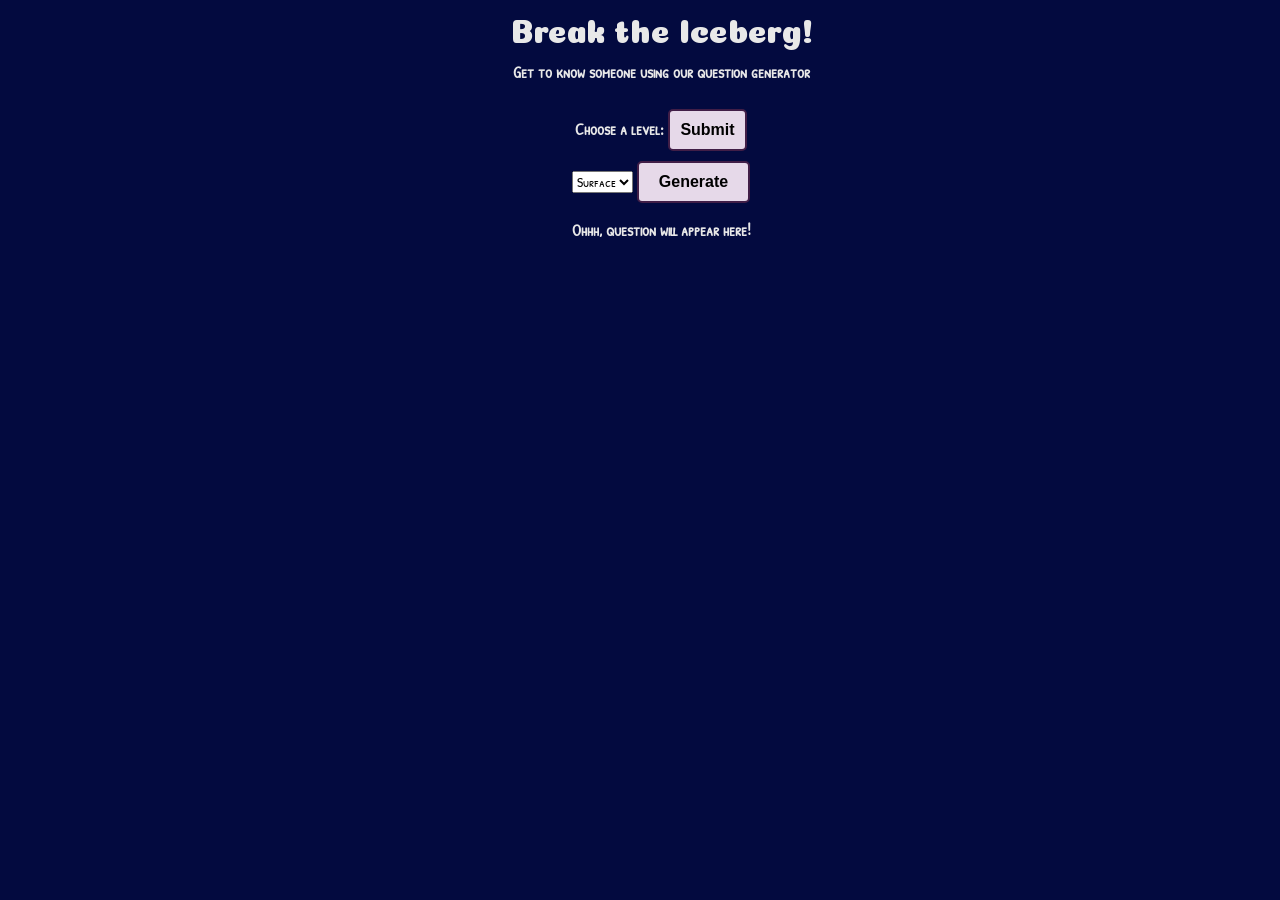
==== main.html @ e099486d "Basic website setup" ====
<!DOCTYPE html>
<html lang="en">
    <title>Star's Personal Website</title>
    <head>
        <link rel="preconnect" href="https://fonts.googleapis.com">
        <link rel="preconnect" href="https://fonts.gstatic.com" crossorigin>
        <link href="https://fonts.googleapis.com/css2?family=Patrick+Hand+SC&display=swap" rel="stylesheet">
        <link href="https://fonts.googleapis.com/css2?family=Coiny&display=swap" rel="stylesheet">

        <link rel="stylesheet" href="main.css">
        <script src="main.js"></script>
   </head>
<body>
    <h1>Break the Iceberg!</h1>
    <p>Get to know someone using our question generator</p>

    <label for="level">Choose a level: </label>
    <input type="submit" value="Submit">

    <div class="input-container">
        <select name="level" id="level">
            <option value="surface">Surface</option>
            <option value="mid">Mid</option>
            <option value="deep">Deep</option>
        </select>
      <button onclick="updateQuestion()">Generate</button>
   </div>

   <p class="question-display" id="questionDisplay">Ohhh, question will appear here!</p>


</body>
</html>
---- main.css ----
body{

    font-family: "Patrick Hand SC";
    color: #E8E8E8;
    background-color: #030A3F;
    /*and you comment here using this...*/
    font-weight: 800;
    margin-left: 50px;

    /*display: flex;
    flex-direction: column;
    justify-content: center;
    align-items: center;*/
    text-align: center;

    h1{
    font-family: "Coiny";
    font-weight: 400;
    margin-left: 1px;
    margin-bottom: 0px;
    margin-top: 10px;
    }

    h2{
    margin-bottom: -10px;
    margin-top: 5px;
    }

    h3 {
    margin-bottom: -15px;
    margin-top: -8px;
    }

    select{
       font-family: "Patrick Hand SC";
        
    }

    button {
      padding: 10px 20px;
      font-size: 16px;
      font-weight: 800;
      border: 2px solid #411e47;
      background-color: #e6d9e9;
      color: #000000;
      cursor: pointer;
      border-radius: 5px;
      margin-top: 10px;
  }

  button:hover {
      background-color: #e7cfeb;
  }  

  a{
    color: #551A8B;
  }
  ::selection {
  background-color: #131D67;
  color: #E8E8E8;
  border-radius: 9999px; /* fully rounded - doesn't work for selection tho */
  padding: 0.2em 0.08em;
  }

    input {
        padding: 10px;
        font-size: 16px;
        font-weight: 800;
        border: 2px solid #411e47;
        background-color: #e6d9e9;
        border-radius: 5px;
        margin-top: 10px;
  }

}
  /*
  .bordered-image {
    border: 5px solid #411e47;
    border-radius: 10px;
    height: 50vh;
  }

  .input-container {
    margin-bottom: 20px;
  }
  */
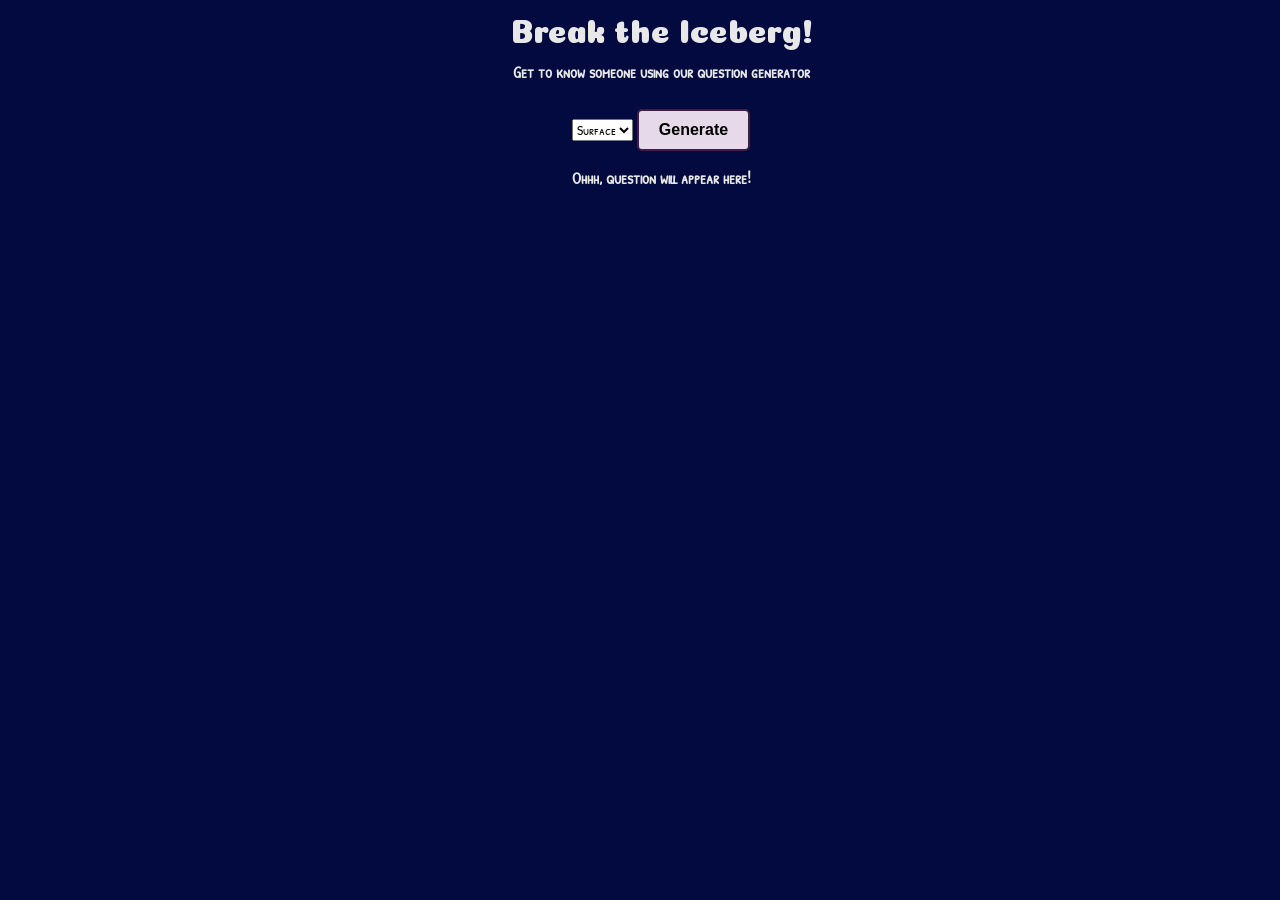
==== commit b0d2b8b2: "randomnes achieved" ====
--- a/main.html
+++ b/main.html
@@ -1,6 +1,6 @@
 <!DOCTYPE html>
 <html lang="en">
-    <title>Star's Personal Website</title>
+    <title>Iceberg</title>
     <head>
         <link rel="preconnect" href="https://fonts.googleapis.com">
         <link rel="preconnect" href="https://fonts.gstatic.com" crossorigin>
@@ -13,9 +13,6 @@
 <body>
     <h1>Break the Iceberg!</h1>
     <p>Get to know someone using our question generator</p>
-
-    <label for="level">Choose a level: </label>
-    <input type="submit" value="Submit">
 
     <div class="input-container">
         <select name="level" id="level">
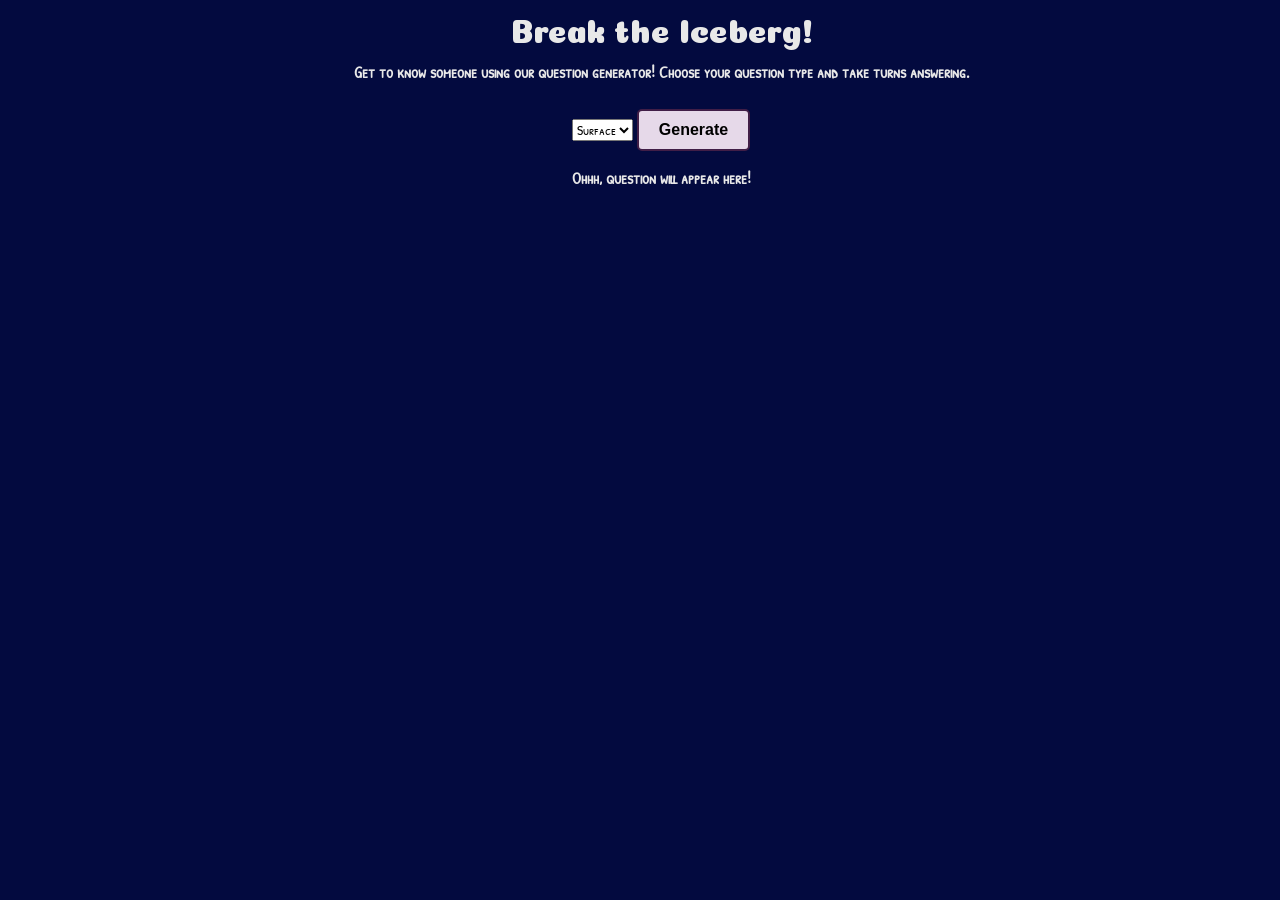
==== commit 23d3b453: "changed disc. 4 more info :)" ====
--- a/main.html
+++ b/main.html
@@ -12,7 +12,7 @@
    </head>
 <body>
     <h1>Break the Iceberg!</h1>
-    <p>Get to know someone using our question generator</p>
+    <p>Get to know someone using our question generator! Choose your question type and take turns answering.</p>
 
     <div class="input-container">
         <select name="level" id="level">
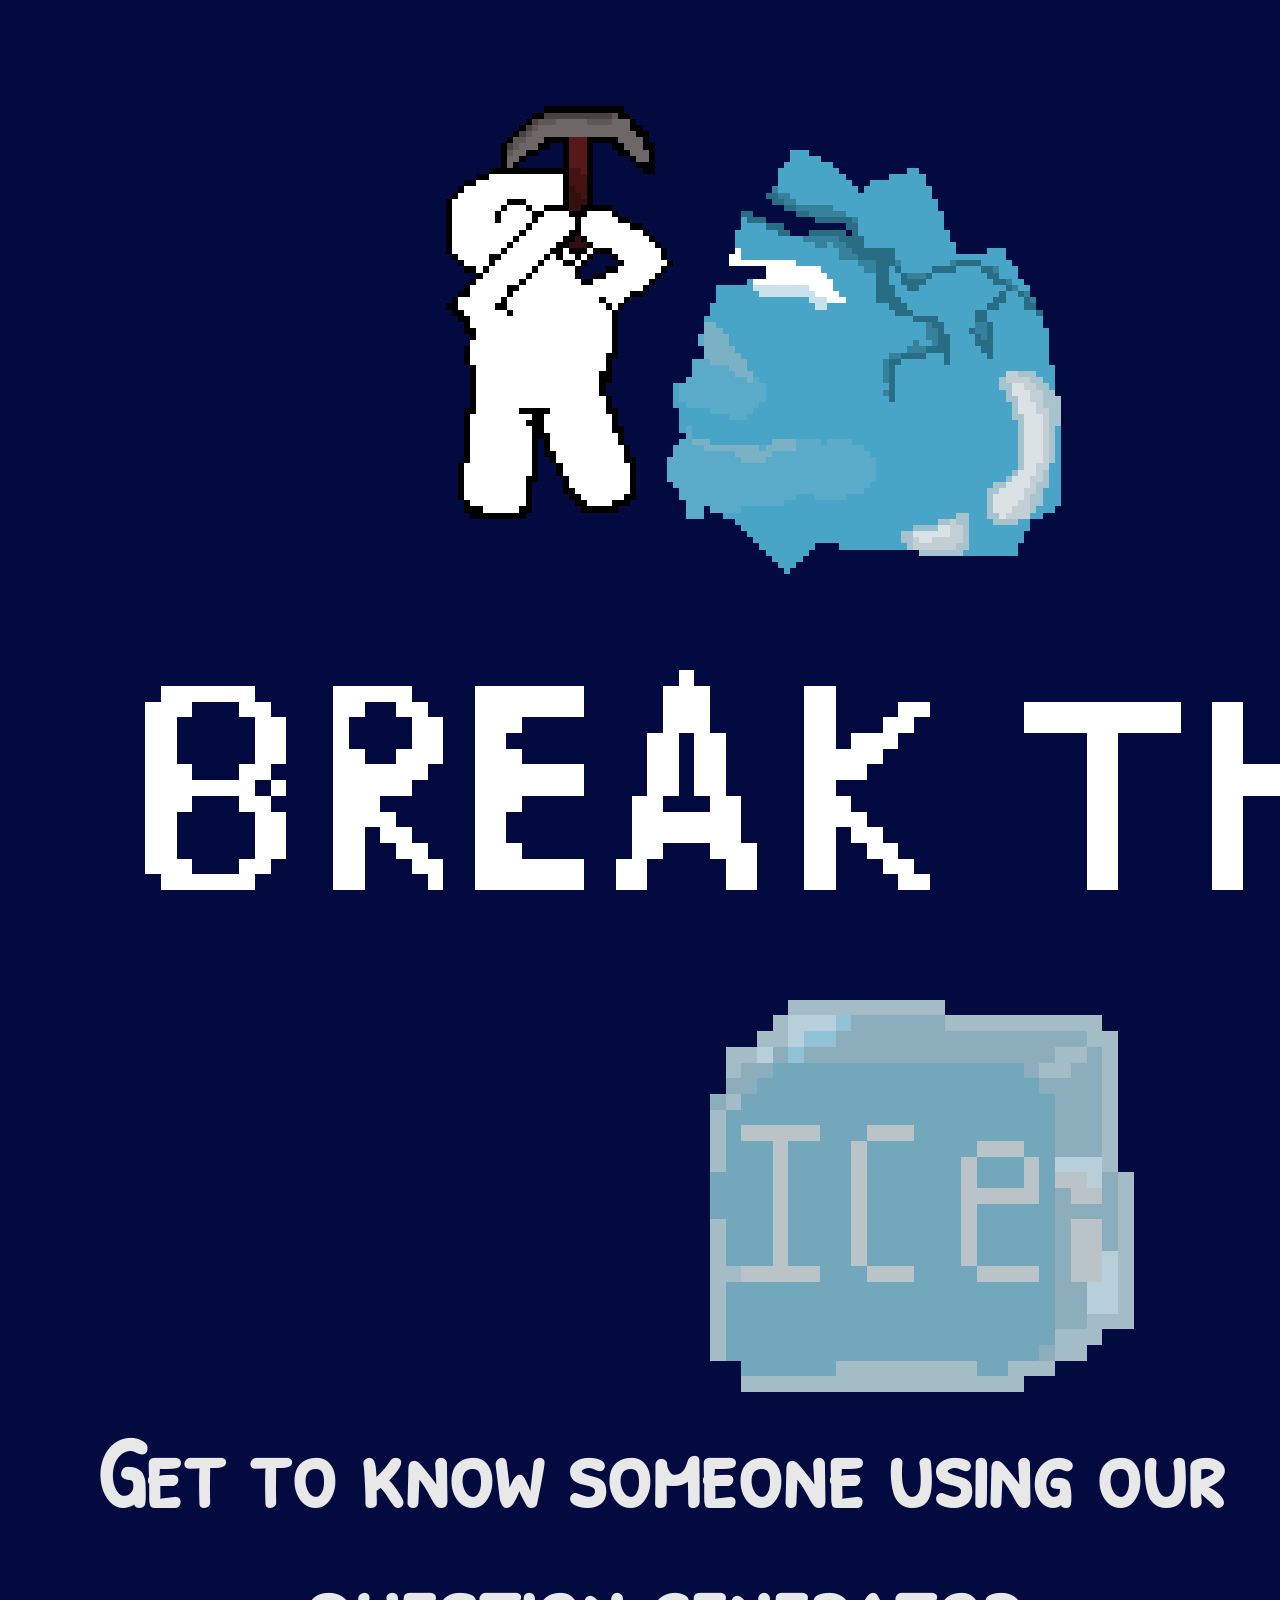
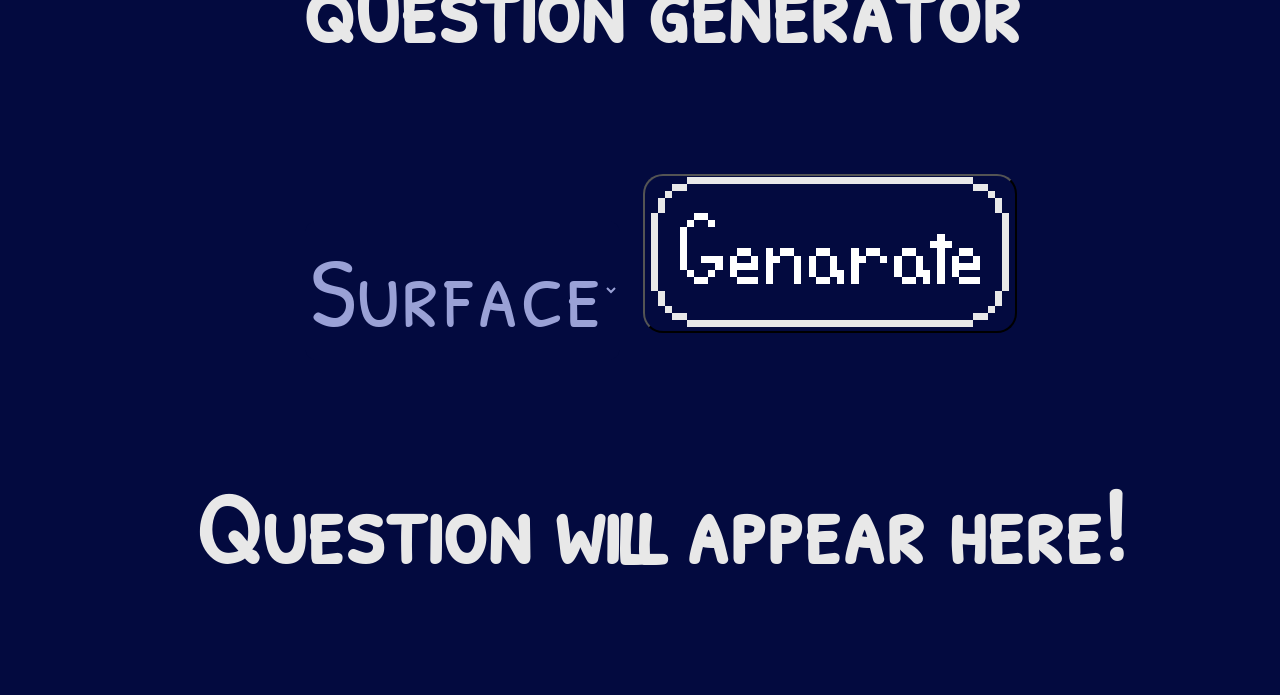
==== commit c566c165: "Lots of image edits etc." ====
--- a/main.html
+++ b/main.html
@@ -11,8 +11,12 @@
         <script src="main.js"></script>
    </head>
 <body>
-    <h1>Break the Iceberg!</h1>
-    <p>Get to know someone using our question generator! Choose your question type and take turns answering.</p>
+    <img src="iceberg.png" height = "800"/>
+    <h1>
+        <img src="break_the_ice.png" alt="Break the Ice" height="800"/> 
+        <!--<a href ="tribute.html"><img src="smol_face.gif" height = "250"/></a>--> 
+    </h1>
+    <p>Get to know someone using our question generator</p>
 
     <div class="input-container">
         <select name="level" id="level">
@@ -20,10 +24,10 @@
             <option value="mid">Mid</option>
             <option value="deep">Deep</option>
         </select>
-      <button onclick="updateQuestion()">Generate</button>
+      <button onclick="updateQuestion()"><img src = "generate.png" height = "150" alt = "Generate"></button>
    </div>
 
-   <p class="question-display" id="questionDisplay">Ohhh, question will appear here!</p>
+   <p class="question-display" id="questionDisplay">Question will appear here!</p>
 
 
 </body>
--- a/main.css
+++ b/main.css
@@ -5,6 +5,7 @@
     background-color: #030A3F;
     /*and you comment here using this...*/
     font-weight: 800;
+    font-size: 100px;
     margin-left: 50px;
 
     /*display: flex;
@@ -15,13 +16,15 @@
 
     h1{
     font-family: "Coiny";
+    font-size: 300px;
     font-weight: 400;
     margin-left: 1px;
-    margin-bottom: 0px;
-    margin-top: 10px;
+    margin-bottom: -150px;
+    margin-top: -200px;
     }
 
     h2{
+      font-size: 250;
     margin-bottom: -10px;
     margin-top: 5px;
     }
@@ -32,24 +35,34 @@
     }
 
     select{
-       font-family: "Patrick Hand SC";
+      border-radius:10px;
+      font-family: "Patrick Hand SC";
+      font-size: 100px;
+      background-color: #030A3F;
+      color: #9AA1D6;
+      border-color: #030A3F;
         
     }
-
+    
     button {
+      /*
+      font-family: "Patrick Hand SC";
       padding: 10px 20px;
       font-size: 16px;
       font-weight: 800;
-      border: 2px solid #411e47;
-      background-color: #e6d9e9;
-      color: #000000;
+      font-size: 100px;
+      border: 10px solid #9AA1D6;
+      */
+      background-color: #030A3F;
+      color: #030A3F;
       cursor: pointer;
-      border-radius: 5px;
-      margin-top: 10px;
-  }
+      border-radius: 20px;
+      /*margin-top: 50px;*/
+  } 
 
   button:hover {
-      background-color: #e7cfeb;
+      background-color: #030A3F;
+      color: #9AA1D6;
   }  
 
   a{
@@ -62,14 +75,8 @@
   padding: 0.2em 0.08em;
   }
 
-    input {
-        padding: 10px;
-        font-size: 16px;
-        font-weight: 800;
-        border: 2px solid #411e47;
-        background-color: #e6d9e9;
-        border-radius: 5px;
-        margin-top: 10px;
+  img {
+    image-rendering: pixelated;
   }
 
 }
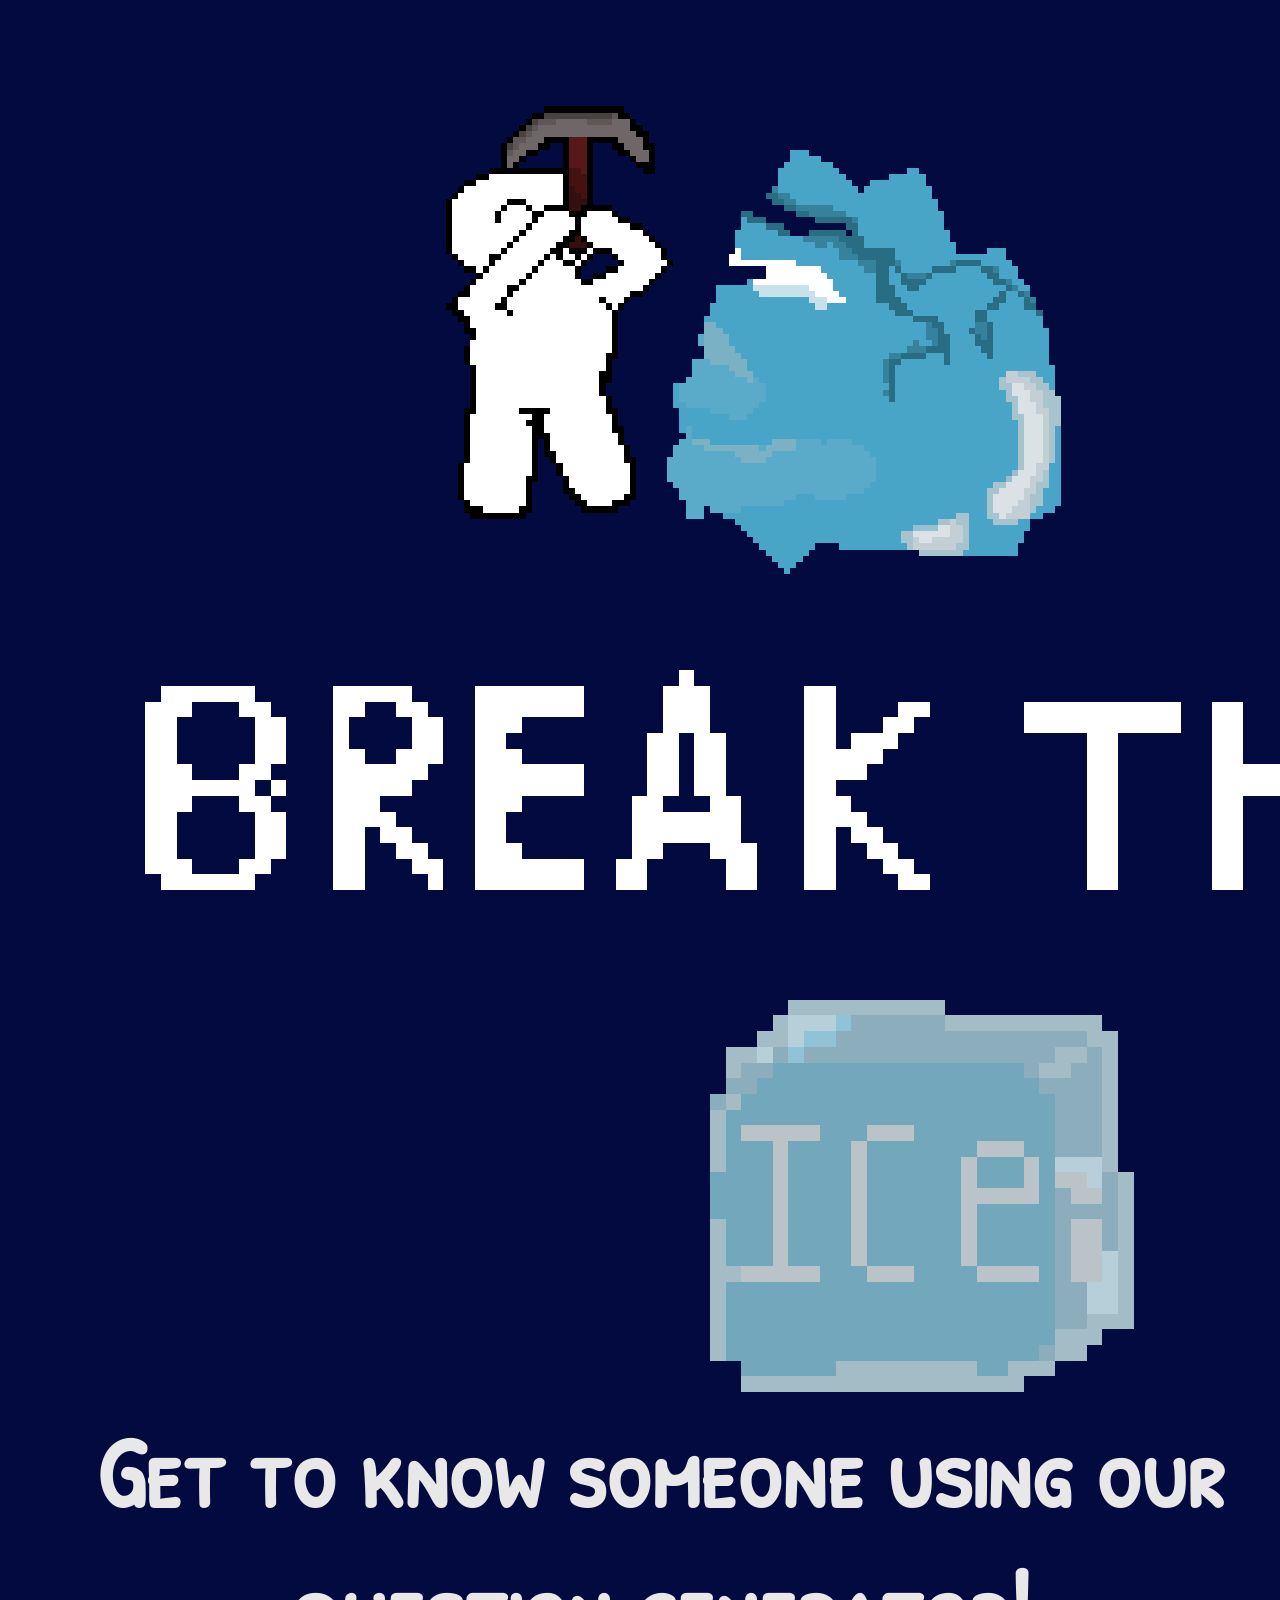
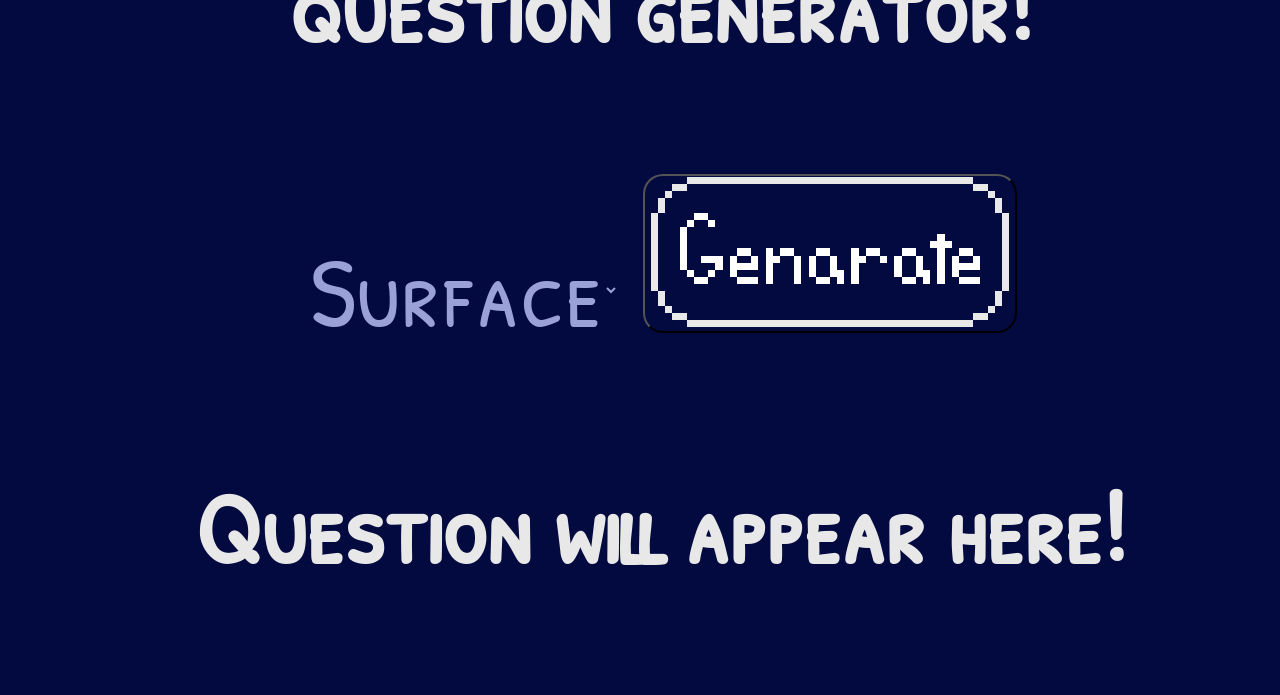
==== commit 1bc2e301: "Merge branch 'main' of https://github.com/KerhylonKava/IcebergQuestions" ====
--- a/main.html
+++ b/main.html
@@ -16,12 +16,13 @@
         <img src="break_the_ice.png" alt="Break the Ice" height="800"/> 
         <!--<a href ="tribute.html"><img src="smol_face.gif" height = "250"/></a>--> 
     </h1>
-    <p>Get to know someone using our question generator</p>
+    <p>Get to know someone using our question generator!</p>
+    <!--<p>Choose your question type and take turns answering.</p>-->
 
     <div class="input-container">
         <select name="level" id="level">
             <option value="surface">Surface</option>
-            <option value="mid">Mid</option>
+            <option value="mid">Medium</option>
             <option value="deep">Deep</option>
         </select>
       <button onclick="updateQuestion()"><img src = "generate.png" height = "150" alt = "Generate"></button>
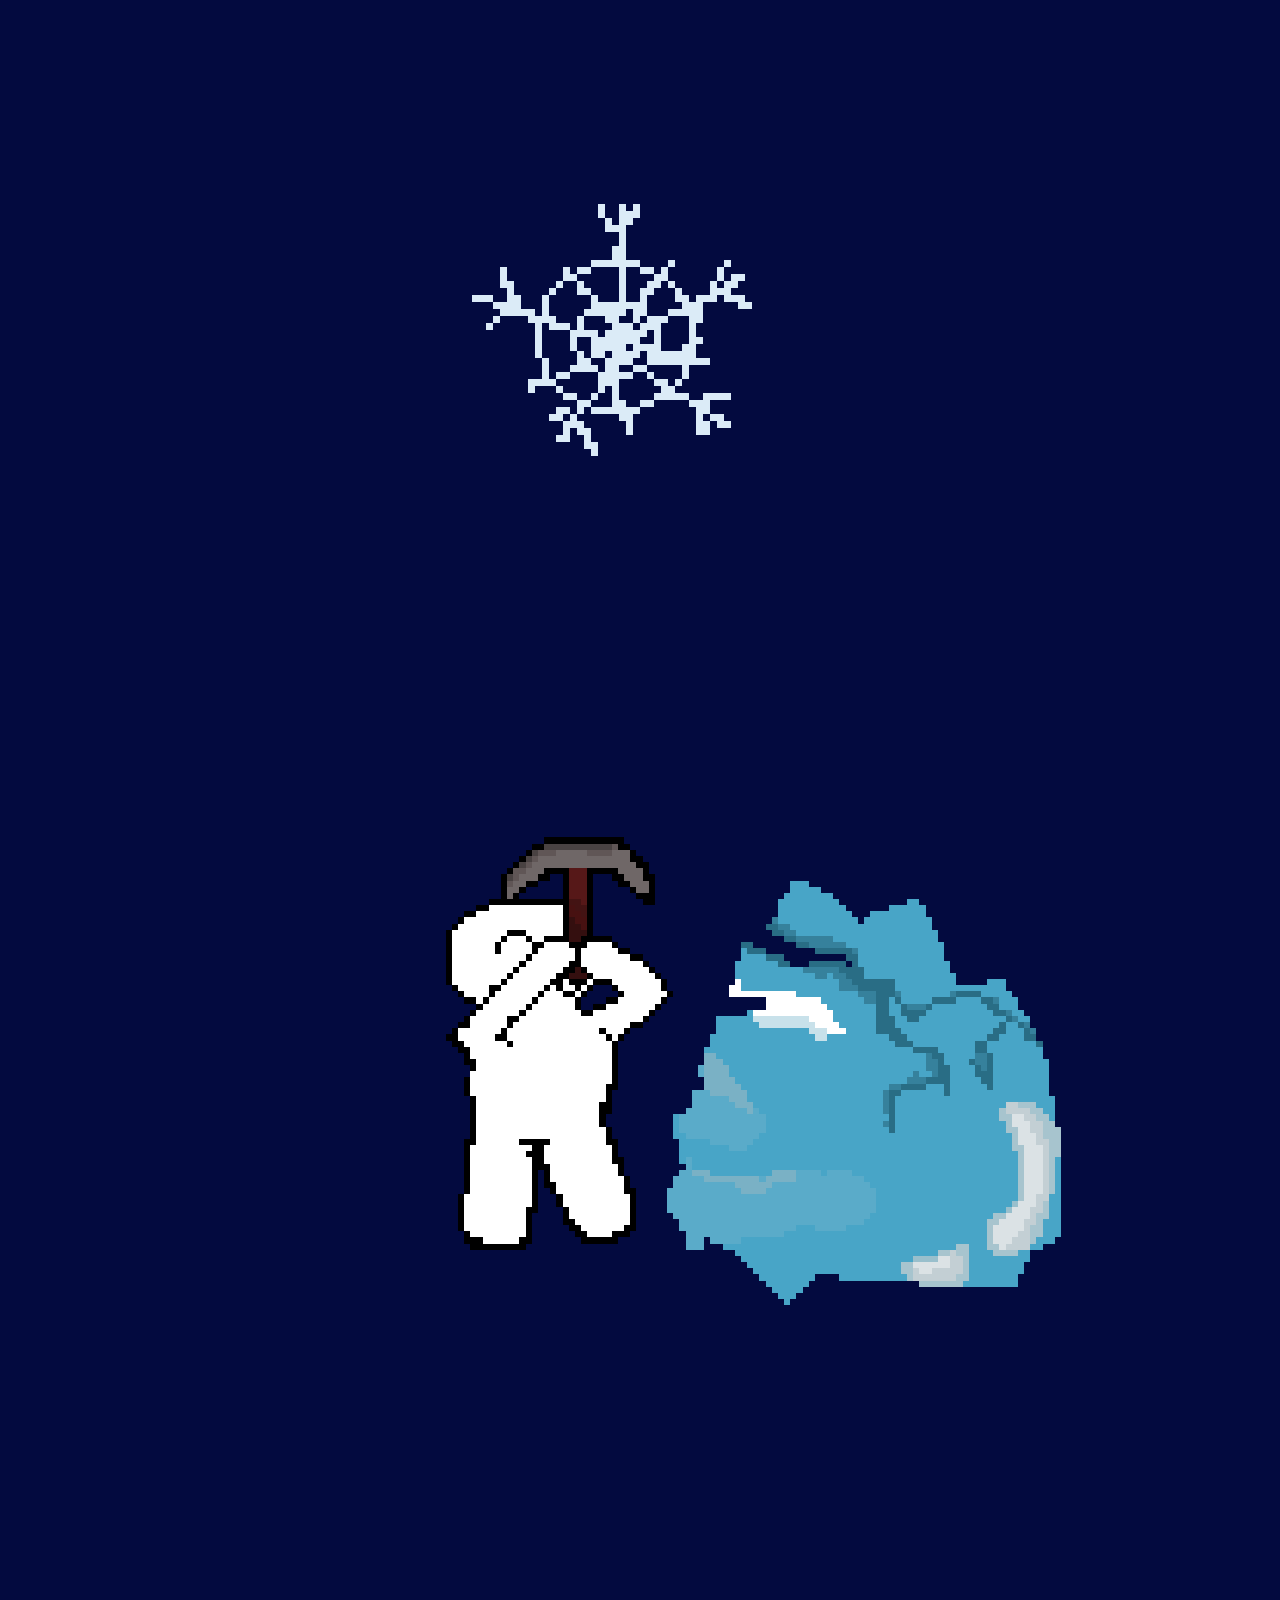
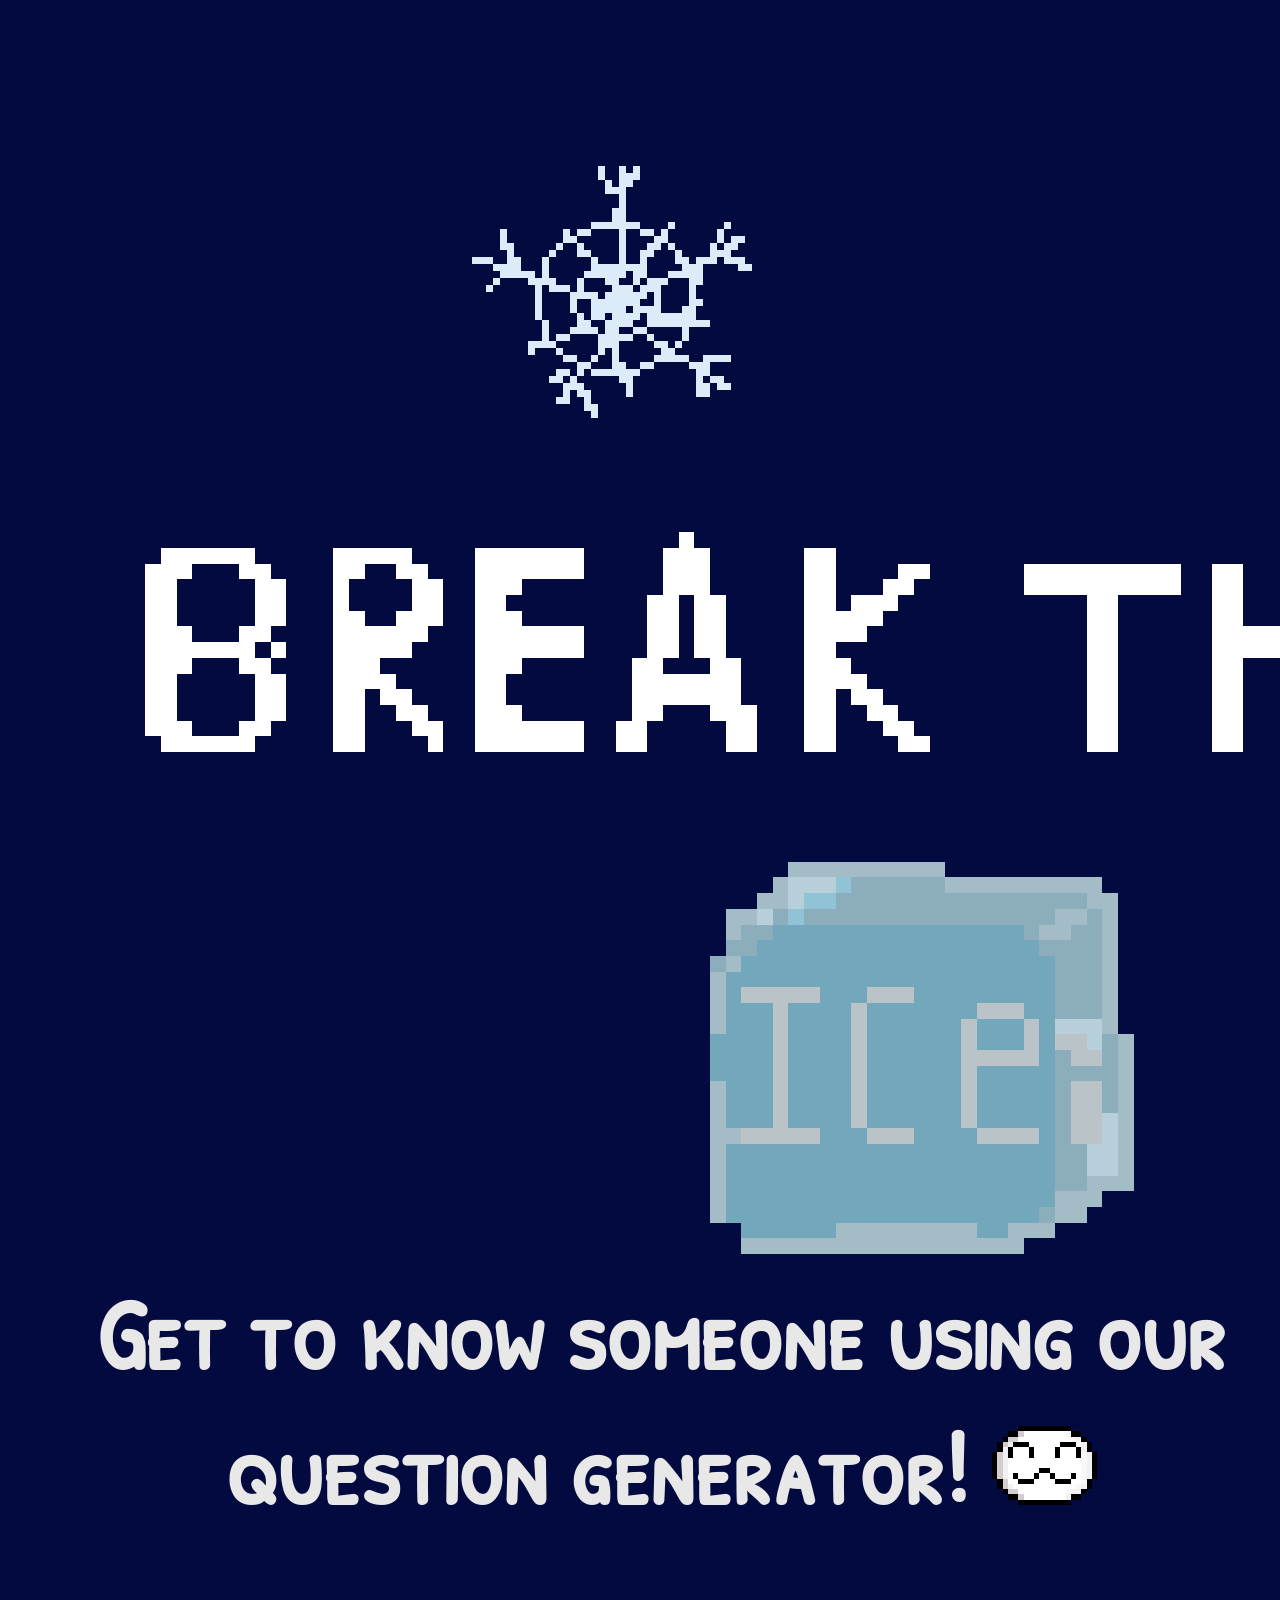
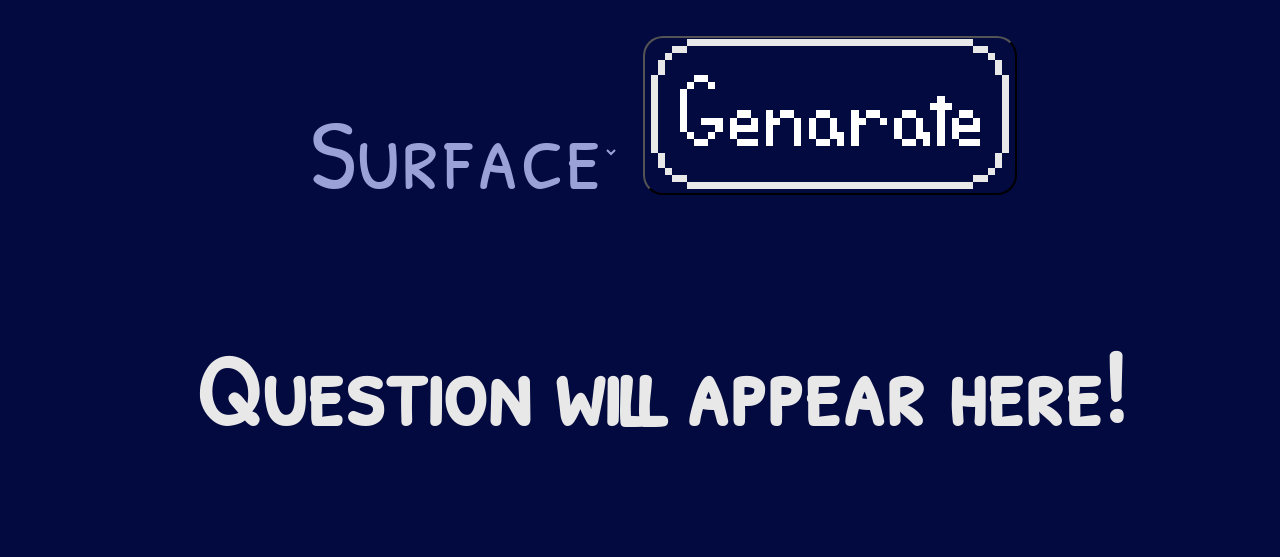
==== commit 548b51fb: "touchups" ====
--- a/main.html
+++ b/main.html
@@ -11,12 +11,12 @@
         <script src="main.js"></script>
    </head>
 <body>
-    <img src="iceberg.png" height = "800"/>
+    <img src="snowflake1.png" height="700"/><img src="iceberg.png" height = "800"/><img src="snowflake1.png" height="700"/>
     <h1>
         <img src="break_the_ice.png" alt="Break the Ice" height="800"/> 
-        <!--<a href ="tribute.html"><img src="smol_face.gif" height = "250"/></a>--> 
     </h1>
-    <p>Get to know someone using our question generator!</p>
+    <p>Get to know someone using our question generator! 
+        <!--<a href ="tribute.html">--><img src="smol_face.gif" height = "100"/><!--</a>--></p>
     <!--<p>Choose your question type and take turns answering.</p>-->
 
     <div class="input-container">
